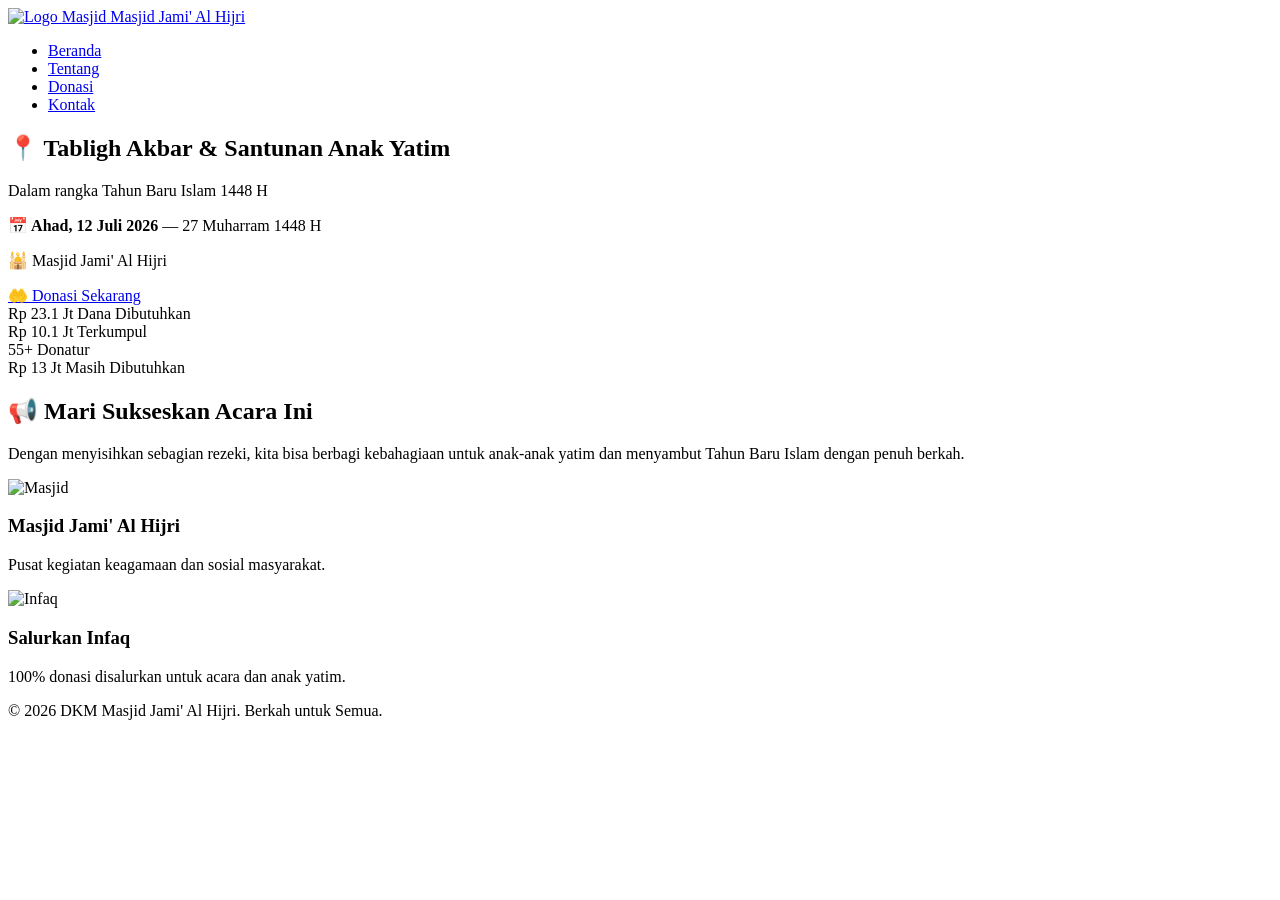
==== index.html @ 57acde74 "Create index.html" ====
<!DOCTYPE html>
<html lang="id">
<head>
    <meta charset="UTF-8" />
    <meta name="viewport" content="width=device-width, initial-scale=1.0" />
    <title>Masjid Jami' Al Hijri - Beranda</title>
    <link rel="stylesheet" href="css/style.css" />
    <link rel="preconnect" href="https://fonts.googleapis.com" />
    <link href="https://fonts.googleapis.com/css2?family=Inter:opsz@14..32&display=swap" rel="stylesheet" />
</head>
<body>

    <!-- ===== NAVBAR ===== -->
    <nav class="navbar">
        <div class="container nav-container">
            <a href="index.html" class="logo">
                <img src="images/logo.png" alt="Logo Masjid" class="logo-img" />
                Masjid Jami' Al Hijri
            </a>
            <ul class="nav-menu">
                <li><a href="index.html" class="active">Beranda</a></li>
                <li><a href="tentang.html">Tentang</a></li>
                <li><a href="donasi.html">Donasi</a></li>
                <li><a href="kontak.html">Kontak</a></li>
            </ul>
            <div class="hamburger">
                <span></span><span></span><span></span>
            </div>
        </div>
    </nav>

    <!-- ===== HERO SECTION ===== -->
    <section class="hero">
        <div class="hero-overlay"></div>
        <div class="container hero-content">
            <h1>📍 Tabligh Akbar & Santunan Anak Yatim</h1>
            <p class="hero-sub">Dalam rangka Tahun Baru Islam 1448 H</p>
            <div class="hero-info">
                <p><strong>📅 Ahad, 12 Juli 2026</strong> — 27 Muharram 1448 H</p>
                <p>🕌 Masjid Jami' Al Hijri</p>
            </div>
            <a href="donasi.html" class="btn-primary">🤲 Donasi Sekarang</a>
        </div>
    </section>

    <!-- ===== STATISTIK CEPAT ===== -->
    <section class="stats">
        <div class="container stats-grid">
            <div class="stat-item">
                <span class="stat-number">Rp 23.1 Jt</span>
                <span class="stat-label">Dana Dibutuhkan</span>
            </div>
            <div class="stat-item">
                <span class="stat-number">Rp 10.1 Jt</span>
                <span class="stat-label">Terkumpul</span>
            </div>
            <div class="stat-item">
                <span class="stat-number">55+</span>
                <span class="stat-label">Donatur</span>
            </div>
            <div class="stat-item">
                <span class="stat-number">Rp 13 Jt</span>
                <span class="stat-label">Masih Dibutuhkan</span>
            </div>
        </div>
    </section>

    <!-- ===== INFO SINGKAT ===== -->
    <section class="info-ringkas">
        <div class="container">
            <h2>📢 Mari Sukseskan Acara Ini</h2>
            <p>
                Dengan menyisihkan sebagian rezeki, kita bisa berbagi kebahagiaan
                untuk anak-anak yatim dan menyambut Tahun Baru Islam dengan penuh berkah.
            </p>
            <div class="info-grid">
                <div class="info-card">
                    <img src="images/icon-masjid.png" alt="Masjid" />
                    <h3>Masjid Jami' Al Hijri</h3>
                    <p>Pusat kegiatan keagamaan dan sosial masyarakat.</p>
                </div>
                <div class="info-card">
                    <img src="images/icon-infaq.png" alt="Infaq" />
                    <h3>Salurkan Infaq</h3>
                    <p>100% donasi disalurkan untuk acara dan anak yatim.</p>
                </div>
            </div>
        </div>
    </section>

    <!-- ===== FOOTER ===== -->
    <footer>
        <div class="container footer-container">
            <p>&copy; 2026 DKM Masjid Jami' Al Hijri. Berkah untuk Semua.</p>
        </div>
    </footer>

    <script src="js/script.js"></script>
</body>
</html>
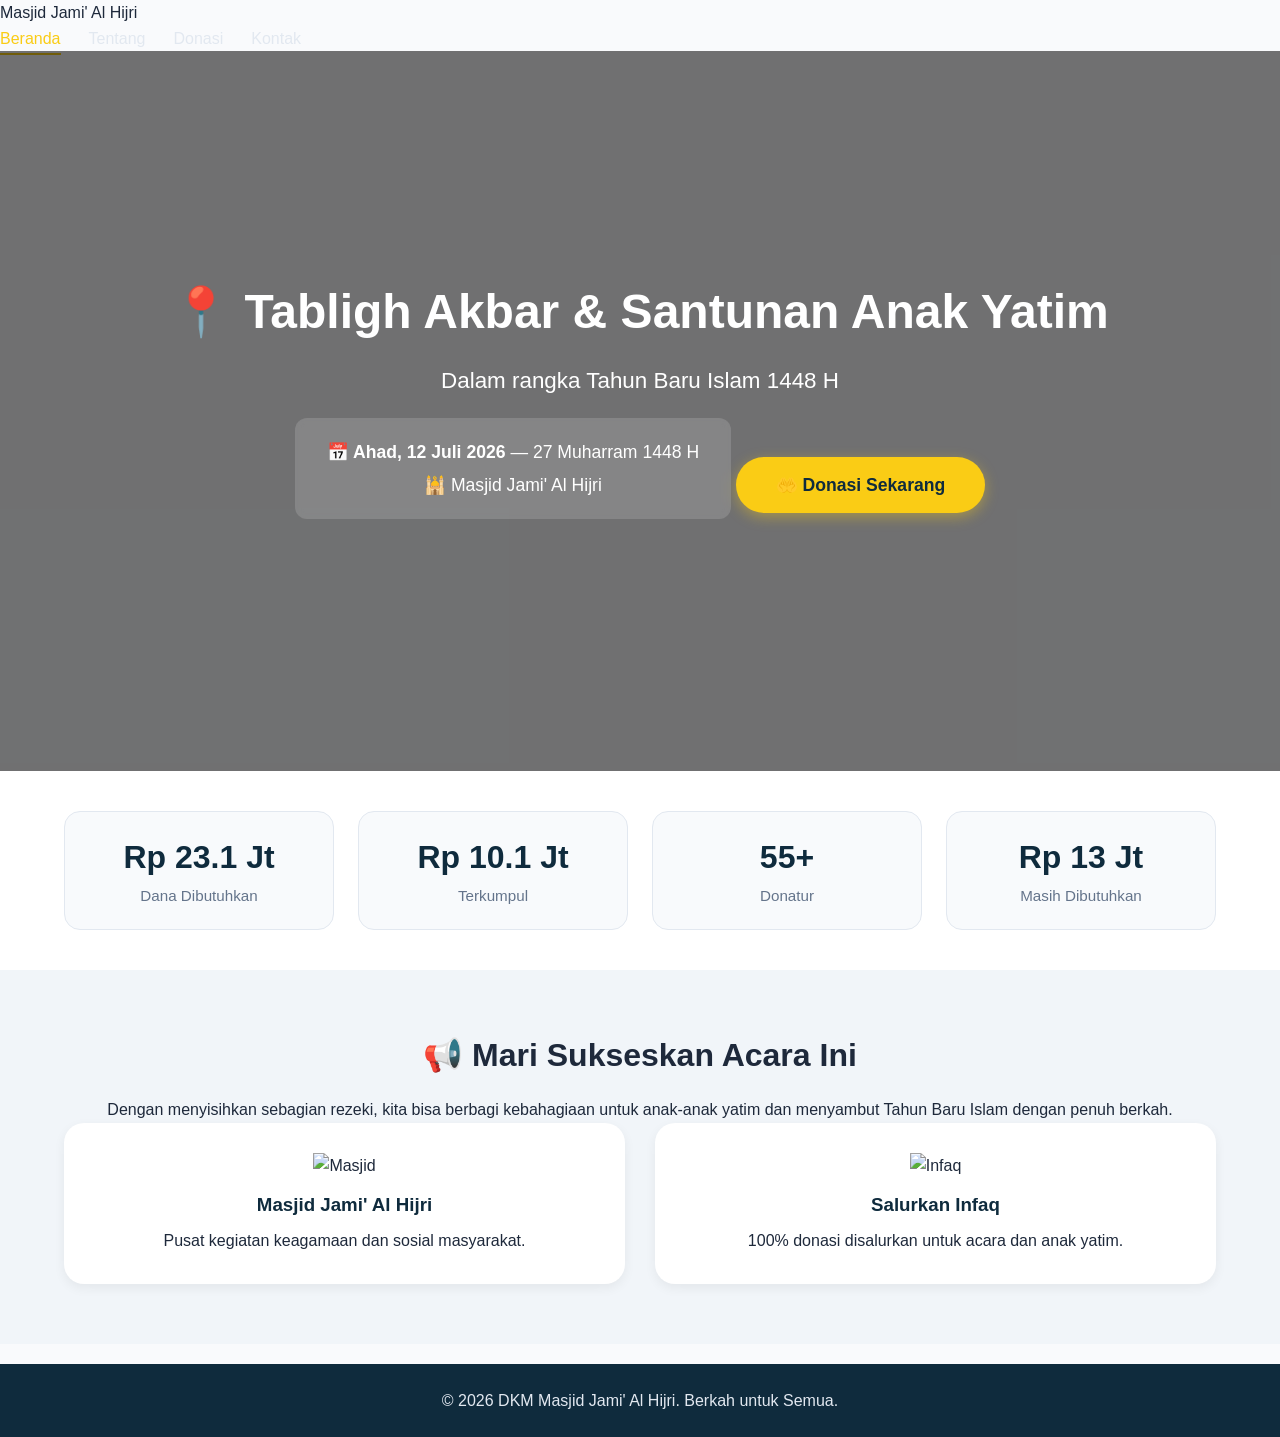
==== commit 17c29be1: "Update index.html" ====
--- a/index.html
+++ b/index.html
@@ -11,10 +11,6 @@
 <body>
 
     <!-- ===== NAVBAR ===== -->
-    <nav class="navbar">
-        <div class="container nav-container">
-            <a href="index.html" class="logo">
-                <img src="images/logo.png" alt="Logo Masjid" class="logo-img" />
                 Masjid Jami' Al Hijri
             </a>
             <ul class="nav-menu">
--- a/css/style.css
+++ b/css/style.css
@@ -0,0 +1,919 @@
+/* ===== RESET & BASE ===== */
+* {
+    margin: 0;
+    padding: 0;
+    box-sizing: border-box;
+}
+
+body {
+    font-family: 'Inter', sans-serif;
+    background: #f9fafc;
+    color: #1e293b;
+    line-height: 1.6;
+}
+
+.container {
+    width: 90%;
+    max-width: 1200px;
+    margin: 0 auto;
+}
+
+/* ===== NAVBAR ===== */
+.navbar {
+    background: #0f2b3d;
+    padding: 16px 0;
+    box-shadow: 0 4px 12px rgba(0,0,0,0.1);
+    position: sticky;
+    top: 0;
+    z-index: 1000;
+}
+
+.nav-container {
+    display: flex;
+    justify-content: space-between;
+    align-items: center;
+}
+
+.logo {
+    display: flex;
+    align-items: center;
+    gap: 10px;
+    color: #fff;
+    text-decoration: none;
+    font-weight: 700;
+    font-size: 1.2rem;
+}
+
+.logo-img {
+    height: 40px;
+    width: auto;
+}
+
+.nav-menu {
+    display: flex;
+    list-style: none;
+    gap: 28px;
+}
+
+.nav-menu a {
+    color: #e2e8f0;
+    text-decoration: none;
+    font-weight: 500;
+    transition: color 0.3s;
+    padding: 6px 0;
+    border-bottom: 2px solid transparent;
+}
+
+.nav-menu a:hover,
+.nav-menu a.active {
+    color: #facc15;
+    border-bottom-color: #facc15;
+}
+
+/* ===== HAMBURGER ===== */
+.hamburger {
+    display: none;
+    flex-direction: column;
+    gap: 5px;
+    cursor: pointer;
+}
+
+.hamburger span {
+    display: block;
+    width: 28px;
+    height: 3px;
+    background: #fff;
+    border-radius: 4px;
+}
+
+/* ===== HERO ===== */
+.hero {
+    position: relative;
+    min-height: 80vh;
+    background: url('../images/hero-bg.jpg') center/cover no-repeat;
+    display: flex;
+    align-items: center;
+    text-align: center;
+    color: #fff;
+}
+
+.hero-overlay {
+    position: absolute;
+    inset: 0;
+    background: rgba(0, 0, 0, 0.55);
+}
+
+.hero-content {
+    position: relative;
+    z-index: 1;
+    padding: 40px 0;
+}
+
+.hero h1 {
+    font-size: 3rem;
+    font-weight: 700;
+    margin-bottom: 12px;
+}
+
+.hero-sub {
+    font-size: 1.4rem;
+    font-weight: 300;
+    margin-bottom: 20px;
+}
+
+.hero-info {
+    font-size: 1.1rem;
+    background: rgba(255,255,255,0.15);
+    display: inline-block;
+    padding: 16px 32px;
+    border-radius: 12px;
+    backdrop-filter: blur(4px);
+    margin-bottom: 30px;
+}
+
+.hero-info p {
+    margin: 4px 0;
+}
+
+.btn-primary {
+    display: inline-block;
+    background: #facc15;
+    color: #0f2b3d;
+    padding: 14px 40px;
+    border-radius: 40px;
+    font-weight: 700;
+    font-size: 1.1rem;
+    text-decoration: none;
+    transition: all 0.3s;
+    box-shadow: 0 4px 14px rgba(250, 204, 21, 0.4);
+}
+
+.btn-primary:hover {
+    background: #eab308;
+    transform: scale(1.03);
+    box-shadow: 0 6px 20px rgba(250, 204, 21, 0.5);
+}
+
+/* ===== STATS ===== */
+.stats {
+    padding: 40px 0;
+    background: #fff;
+}
+
+.stats-grid {
+    display: grid;
+    grid-template-columns: repeat(4, 1fr);
+    gap: 24px;
+    text-align: center;
+}
+
+.stat-item {
+    padding: 20px;
+    background: #f8fafc;
+    border-radius: 16px;
+    border: 1px solid #e2e8f0;
+}
+
+.stat-number {
+    display: block;
+    font-size: 2rem;
+    font-weight: 700;
+    color: #0f2b3d;
+}
+
+.stat-label {
+    font-size: 0.95rem;
+    color: #64748b;
+}
+
+/* ===== INFO RINGKAS ===== */
+.info-ringkas {
+    padding: 60px 0;
+    background: #f1f5f9;
+    text-align: center;
+}
+
+.info-ringkas h2 {
+    font-size: 2rem;
+    margin-bottom: 16px;
+}
+
+.info-ringkas > p {
+    max-width: 700px;
+    margin: 0 auto 40px;
+    color: #475569;
+}
+
+.info-grid {
+    display: grid;
+    grid-template-columns: repeat(auto-fit, minmax(220px, 1fr));
+    gap: 30px;
+}
+
+.info-card {
+    background: #fff;
+    padding: 30px 20px;
+    border-radius: 20px;
+    box-shadow: 0 4px 12px rgba(0,0,0,0.06);
+    transition: transform 0.3s;
+}
+
+.info-card:hover {
+    transform: translateY(-6px);
+}
+
+.info-card img {
+    width: 60px;
+    height: auto;
+    margin-bottom: 12px;
+}
+
+.info-card h3 {
+    margin-bottom: 8px;
+    color: #0f2b3d;
+}
+
+/* ===== PAGE HEADER ===== */
+.page-header {
+    background: #0f2b3d;
+    color: #fff;
+    padding: 50px 0 40px;
+    text-align: center;
+}
+
+.page-header h1 {
+    font-size: 2.4rem;
+    margin-bottom: 6px;
+}
+
+.page-header p {
+    font-size: 1.1rem;
+    opacity: 0.8;
+}
+
+/* ===== TENTANG ===== */
+.tentang-content {
+    padding: 50px 0;
+}
+
+.tentang-grid {
+    display: grid;
+    grid-template-columns: 1fr 1fr;
+    gap: 40px;
+    align-items: center;
+}
+
+.tentang-text h2 {
+    font-size: 2rem;
+    margin-bottom: 16px;
+    color: #0f2b3d;
+}
+
+.tentang-text ul {
+    list-style: none;
+    padding: 0;
+    margin: 16px 0;
+}
+
+.tentang-text ul li {
+    padding: 6px 0;
+    border-bottom: 1px solid #e2e8f0;
+}
+
+.tentang-image img {
+    width: 100%;
+    border-radius: 20px;
+    box-shadow: 0 8px 24px rgba(0,0,0,0.12);
+}
+
+/* ===== TENTANG - LOKASI & MAPS ===== */
+.tentang-lokasi {
+    margin: 50px 0 40px;
+    padding: 30px;
+    background: #fff;
+    border-radius: 20px;
+    box-shadow: 0 4px 16px rgba(0,0,0,0.06);
+    text-align: center;
+}
+
+.tentang-lokasi h3 {
+    font-size: 1.6rem;
+    margin-bottom: 8px;
+    color: #0f2b3d;
+}
+
+.tentang-lokasi p {
+    color: #475569;
+}
+
+.map-container {
+    margin-top: 16px;
+    border-radius: 16px;
+    overflow: hidden;
+    box-shadow: 0 4px 12px rgba(0,0,0,0.1);
+}
+
+/* ===== TENTANG - KONTAK PANITIA ===== */
+.tentang-kontak-panitia {
+    margin: 40px 0;
+    padding: 30px;
+    background: #f1f5f9;
+    border-radius: 20px;
+    text-align: center;
+}
+
+.tentang-kontak-panitia h3 {
+    font-size: 1.6rem;
+    margin-bottom: 8px;
+    color: #0f2b3d;
+}
+
+.tentang-kontak-panitia > p {
+    color: #475569;
+    margin-bottom: 16px;
+}
+
+.kontak-grid-mini {
+    display: grid;
+    grid-template-columns: repeat(auto-fit, minmax(200px, 1fr));
+    gap: 16px;
+    margin: 20px 0;
+}
+
+.kontak-card {
+    display: flex;
+    align-items: center;
+    gap: 12px;
+    background: #fff;
+    padding: 14px 18px;
+    border-radius: 40px;
+    box-shadow: 0 2px 8px rgba(0,0,0,0.06);
+    justify-content: center;
+}
+
+.kontak-card .icon {
+    font-size: 1.4rem;
+}
+
+.kontak-card a {
+    color: #0f2b3d;
+    text-decoration: none;
+    font-weight: 500;
+}
+
+.kontak-card a:hover {
+    color: #facc15;
+}
+
+.tentang-kontak-panitia .note {
+    margin-top: 12px;
+    color: #475569;
+}
+
+.tentang-kontak-panitia .note a {
+    color: #0f2b3d;
+    font-weight: 600;
+    text-decoration: underline;
+}
+
+.tentang-kontak-panitia .note a:hover {
+    color: #facc15;
+}
+
+/* ===== TENTANG - DONATUR RINGKASAN ===== */
+.tentang-donatur {
+    margin-top: 50px;
+    padding: 30px;
+    background: #eef2f6;
+    border-radius: 20px;
+    text-align: center;
+}
+
+.tentang-donatur h3 {
+    font-size: 1.5rem;
+    margin-bottom: 10px;
+    color: #0f2b3d;
+}
+
+.tentang-donatur p {
+    color: #1e293b;
+}
+
+.tentang-donatur .progress-bar {
+    max-width: 400px;
+    margin: 12px auto;
+}
+
+/* ===== DONASI ===== */
+.donasi-rekening {
+    padding: 50px 0;
+}
+
+.rekening-box {
+    background: #fff;
+    padding: 30px;
+    border-radius: 20px;
+    box-shadow: 0 4px 20px rgba(0,0,0,0.06);
+    text-align: center;
+    max-width: 500px;
+    margin: 0 auto 40px;
+}
+
+.rekening-info p {
+    font-size: 1.1rem;
+    margin: 6px 0;
+}
+
+.highlight {
+    font-size: 1.6rem;
+    font-weight: 700;
+    color: #0f2b3d;
+    background: #facc15;
+    padding: 4px 16px;
+    border-radius: 8px;
+    display: inline-block;
+}
+
+.rekening-catatan {
+    margin: 16px 0 20px;
+    color: #b91c1c;
+    font-weight: 500;
+}
+
+.donasi-cash {
+    background: #f1f5f9;
+    padding: 30px;
+    border-radius: 20px;
+    text-align: center;
+    max-width: 500px;
+    margin: 0 auto;
+}
+
+.donasi-cash ul {
+    list-style: none;
+    padding: 0;
+    display: flex;
+    flex-wrap: wrap;
+    justify-content: center;
+    gap: 12px;
+}
+
+.donasi-cash ul li {
+    background: #fff;
+    padding: 8px 20px;
+    border-radius: 40px;
+    font-weight: 500;
+}
+
+/* ===== TABEL DONATUR ===== */
+.daftar-donatur {
+    padding: 40px 0;
+}
+
+.daftar-donatur h2 {
+    text-align: center;
+    font-size: 2rem;
+}
+
+.donatur-sub {
+    text-align: center;
+    color: #64748b;
+    margin-bottom: 24px;
+}
+
+.table-wrapper {
+    overflow-x: auto;
+    border-radius: 16px;
+    box-shadow: 0 4px 16px rgba(0,0,0,0.06);
+}
+
+table {
+    width: 100%;
+    border-collapse: collapse;
+    background: #fff;
+    font-size: 0.95rem;
+}
+
+table th {
+    background: #0f2b3d;
+    color: #fff;
+    padding: 12px 16px;
+    text-align: left;
+}
+
+table td {
+    padding: 10px 16px;
+    border-bottom: 1px solid #e2e8f0;
+}
+
+table tr:hover {
+    background: #f8fafc;
+}
+
+.donasi-total {
+    margin-top: 30px;
+    text-align: center;
+    padding: 24px;
+    background: #eef2f6;
+    border-radius: 16px;
+}
+
+.donasi-total p {
+    font-size: 1.1rem;
+}
+
+.progress-bar {
+    width: 100%;
+    max-width: 500px;
+    height: 28px;
+    background: #e2e8f0;
+    border-radius: 40px;
+    margin: 12px auto 0;
+    overflow: hidden;
+}
+
+.progress-fill {
+    height: 100%;
+    background: #0f2b3d;
+    color: #fff;
+    font-weight: 700;
+    font-size: 0.85rem;
+    display: flex;
+    align-items: center;
+    justify-content: center;
+    border-radius: 40px;
+}
+
+/* ===== KONTAK ===== */
+.kontak-content {
+    padding: 50px 0;
+}
+
+.kontak-grid {
+    display: grid;
+    grid-template-columns: 1fr 1fr;
+    gap: 40px;
+}
+
+.kontak-info,
+.kontak-cash {
+    background: #fff;
+    padding: 30px;
+    border-radius: 20px;
+    box-shadow: 0 4px 16px rgba(0,0,0,0.06);
+}
+
+.kontak-info h2,
+.kontak-cash h2 {
+    color: #0f2b3d;
+    margin-bottom: 16px;
+}
+
+.kontak-item {
+    display: flex;
+    align-items: center;
+    gap: 16px;
+    padding: 12px 0;
+    border-bottom: 1px solid #e2e8f0;
+}
+
+.kontak-item .icon {
+    font-size: 1.6rem;
+}
+
+.kontak-item a {
+    color: #0f2b3d;
+    text-decoration: none;
+    font-weight: 500;
+}
+
+.kontak-item a:hover {
+    color: #facc15;
+}
+
+.kontak-cash ul {
+    list-style: none;
+    padding: 0;
+}
+
+.kontak-cash ul li {
+    padding: 6px 0;
+}
+
+.kontak-rekening {
+    margin-top: 40px;
+}
+
+.kontak-rekening .rekening-box {
+    max-width: 100%;
+}
+
+.kontak-rekening h2 {
+    text-align: center;
+    color: #0f2b3d;
+    margin-bottom: 16px;
+}
+
+/* ===== FOOTER ===== */
+footer {
+    background: #0f2b3d;
+    color: #e2e8f0;
+    text-align: center;
+    padding: 24px 0;
+    margin-top: 20px;
+}
+
+/* ============================================================
+   ===== RESPONSIVE =====
+   ============================================================ */
+
+/* Tablet & Mobile besar */
+@media (max-width: 992px) {
+    .tentang-grid {
+        grid-template-columns: 1fr;
+        gap: 30px;
+    }
+
+    .tentang-image {
+        order: -1;
+    }
+
+    .tentang-image img {
+        max-height: 400px;
+        object-fit: cover;
+    }
+}
+
+/* Mobile */
+@media (max-width: 768px) {
+    /* Navbar */
+    .nav-menu {
+        display: none;
+        flex-direction: column;
+        background: #0f2b3d;
+        position: absolute;
+        top: 70px;
+        left: 0;
+        width: 100%;
+        padding: 20px;
+        gap: 16px;
+        box-shadow: 0 8px 16px rgba(0,0,0,0.2);
+    }
+
+    .nav-menu.open {
+        display: flex;
+    }
+
+    .hamburger {
+        display: flex;
+    }
+
+    /* Hero */
+    .hero {
+        min-height: 60vh;
+    }
+
+    .hero h1 {
+        font-size: 2rem;
+    }
+
+    .hero-sub {
+        font-size: 1.1rem;
+    }
+
+    .hero-info {
+        font-size: 0.95rem;
+        padding: 12px 20px;
+    }
+
+    /* Stats */
+    .stats-grid {
+        grid-template-columns: 1fr 1fr;
+        gap: 16px;
+    }
+
+    .stat-number {
+        font-size: 1.5rem;
+    }
+
+    /* Tentang */
+    .tentang-content {
+        padding: 30px 0;
+    }
+
+    .tentang-text h2 {
+        font-size: 1.6rem;
+    }
+
+    .tentang-lokasi {
+        padding: 20px;
+        margin: 30px 0;
+    }
+
+    .tentang-lokasi h3 {
+        font-size: 1.3rem;
+    }
+
+    .map-container iframe {
+        height: 250px;
+    }
+
+    .tentang-kontak-panitia {
+        padding: 20px;
+        margin: 30px 0;
+    }
+
+    .tentang-kontak-panitia h3 {
+        font-size: 1.3rem;
+    }
+
+    .kontak-grid-mini {
+        grid-template-columns: 1fr;
+        gap: 10px;
+    }
+
+    .kontak-card {
+        justify-content: flex-start;
+        padding: 12px 16px;
+    }
+
+    .tentang-donatur {
+        padding: 20px;
+        margin-top: 30px;
+    }
+
+    .tentang-donatur h3 {
+        font-size: 1.2rem;
+    }
+
+    /* Donasi */
+    .donasi-rekening {
+        padding: 30px 0;
+    }
+
+    .rekening-box {
+        padding: 20px;
+        margin: 0 auto 30px;
+    }
+
+    .highlight {
+        font-size: 1.2rem;
+        padding: 2px 12px;
+    }
+
+    .donasi-cash {
+        padding: 20px;
+    }
+
+    /* Tabel Donatur */
+    .daftar-donatur {
+        padding: 30px 0;
+    }
+
+    .daftar-donatur h2 {
+        font-size: 1.6rem;
+    }
+
+    table {
+        font-size: 0.85rem;
+    }
+
+    table th,
+    table td {
+        padding: 8px 12px;
+    }
+
+    /* Kontak */
+    .kontak-content {
+        padding: 30px 0;
+    }
+
+    .kontak-grid {
+        grid-template-columns: 1fr;
+        gap: 24px;
+    }
+
+    .kontak-info,
+    .kontak-cash {
+        padding: 20px;
+    }
+
+    /* Page Header */
+    .page-header {
+        padding: 30px 0 24px;
+    }
+
+    .page-header h1 {
+        font-size: 1.8rem;
+    }
+
+    /* Info Ringkas */
+    .info-ringkas {
+        padding: 40px 0;
+    }
+
+    .info-ringkas h2 {
+        font-size: 1.6rem;
+    }
+
+    .info-grid {
+        grid-template-columns: 1fr;
+        gap: 20px;
+    }
+}
+
+/* Mobile kecil */
+@media (max-width: 480px) {
+    .stats-grid {
+        grid-template-columns: 1fr;
+    }
+
+    .hero h1 {
+        font-size: 1.6rem;
+    }
+
+    .hero-sub {
+        font-size: 1rem;
+    }
+
+    .hero-info {
+        font-size: 0.85rem;
+        padding: 10px 16px;
+    }
+
+    .btn-primary {
+        padding: 12px 28px;
+        font-size: 1rem;
+    }
+
+    .logo {
+        font-size: 1rem;
+    }
+
+    .logo-img {
+        height: 32px;
+    }
+
+    .container {
+        width: 95%;
+    }
+
+    .rekening-info p {
+        font-size: 0.95rem;
+    }
+
+    .highlight {
+        font-size: 1rem;
+    }
+
+    .tentang-text ul li {
+        font-size: 0.95rem;
+    }
+
+    .map-container iframe {
+        height: 200px;
+    }
+
+    .kontak-card {
+        font-size: 0.9rem;
+    }
+
+    .kontak-card .icon {
+        font-size: 1.2rem;
+    }
+
+    .donasi-cash ul li {
+        font-size: 0.9rem;
+        padding: 6px 14px;
+    }
+
+    table {
+        font-size: 0.75rem;
+    }
+
+    table th,
+    table td {
+        padding: 6px 8px;
+    }
+}
+
+/* ===== UTILITY ===== */
+.text-center {
+    text-align: center;
+}
+
+.mt-16 {
+    margin-top: 16px;
+}
+
+.mt-24 {
+    margin-top: 24px;
+}
+
+.mb-16 {
+    margin-bottom: 16px;
+}
+
+.mb-24 {
+    margin-bottom: 24px;
+}
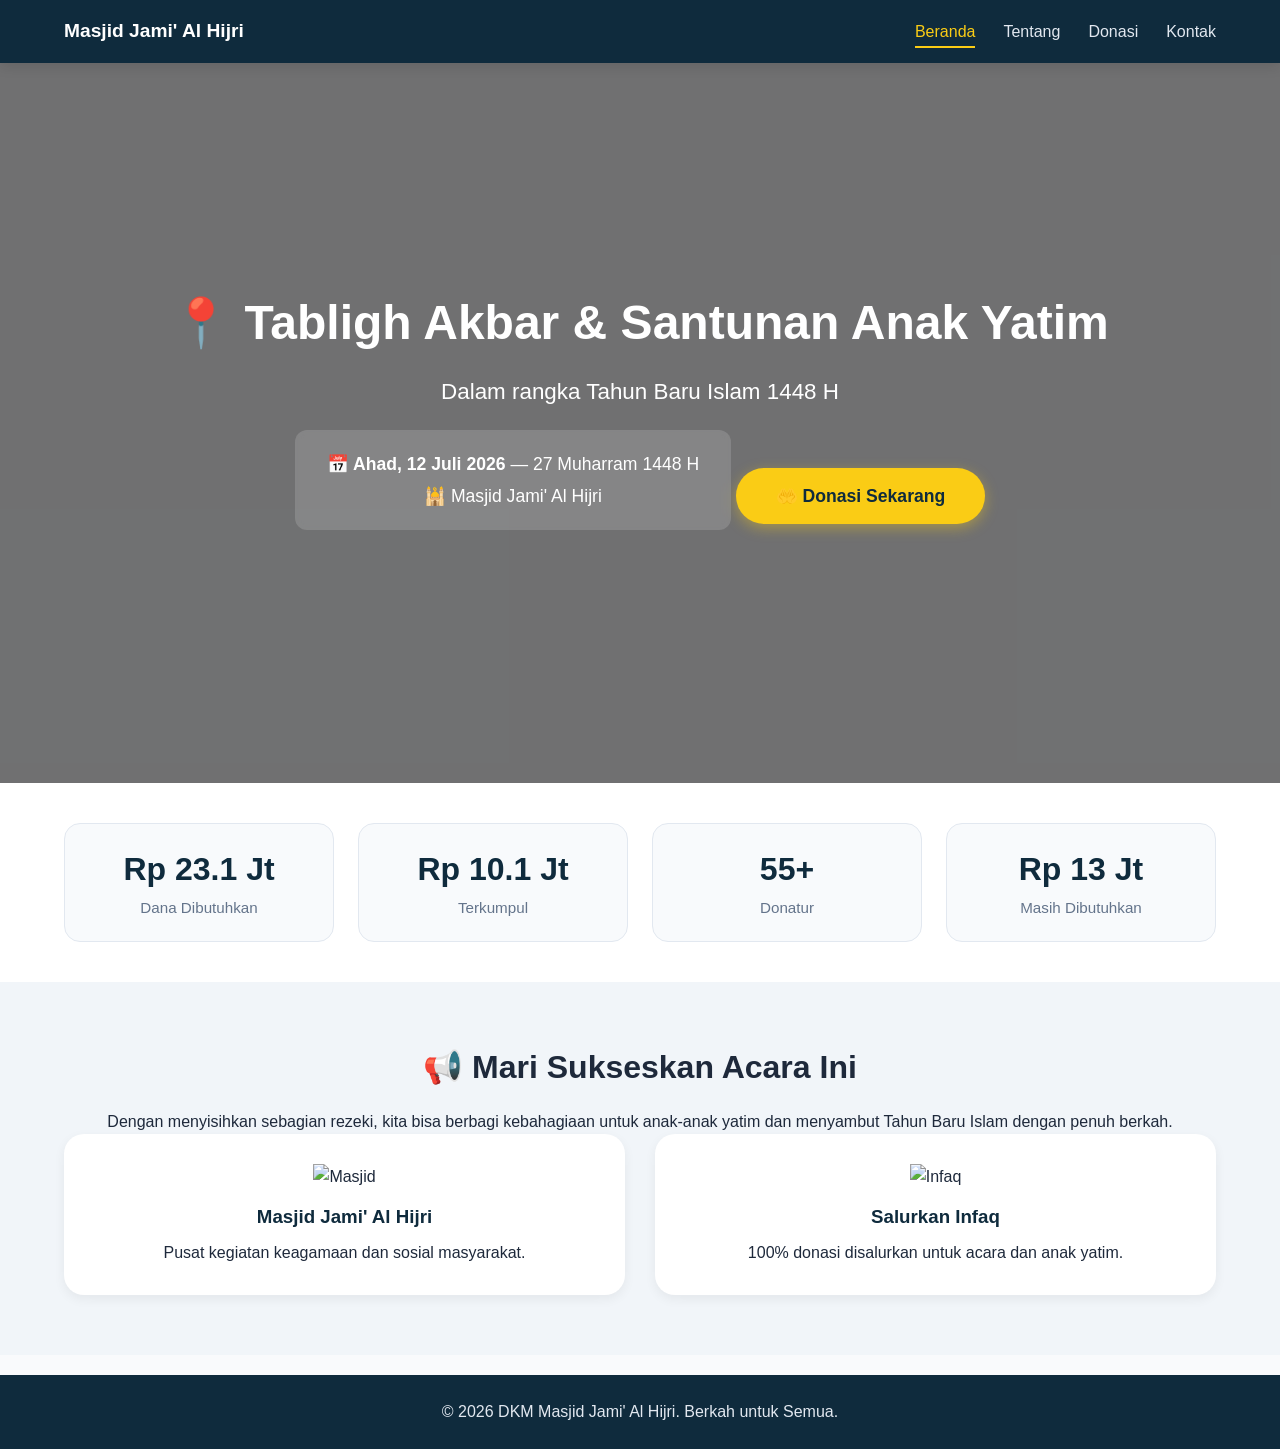
==== commit fbf9f97a: "Update index.html" ====
--- a/index.html
+++ b/index.html
@@ -11,7 +11,10 @@
 <body>
 
     <!-- ===== NAVBAR ===== -->
-                Masjid Jami' Al Hijri
+    <nav class="navbar">
+        <div class="container nav-container">
+            <a href="index.html" class="logo">            
+    Masjid Jami' Al Hijri
             </a>
             <ul class="nav-menu">
                 <li><a href="index.html" class="active">Beranda</a></li>
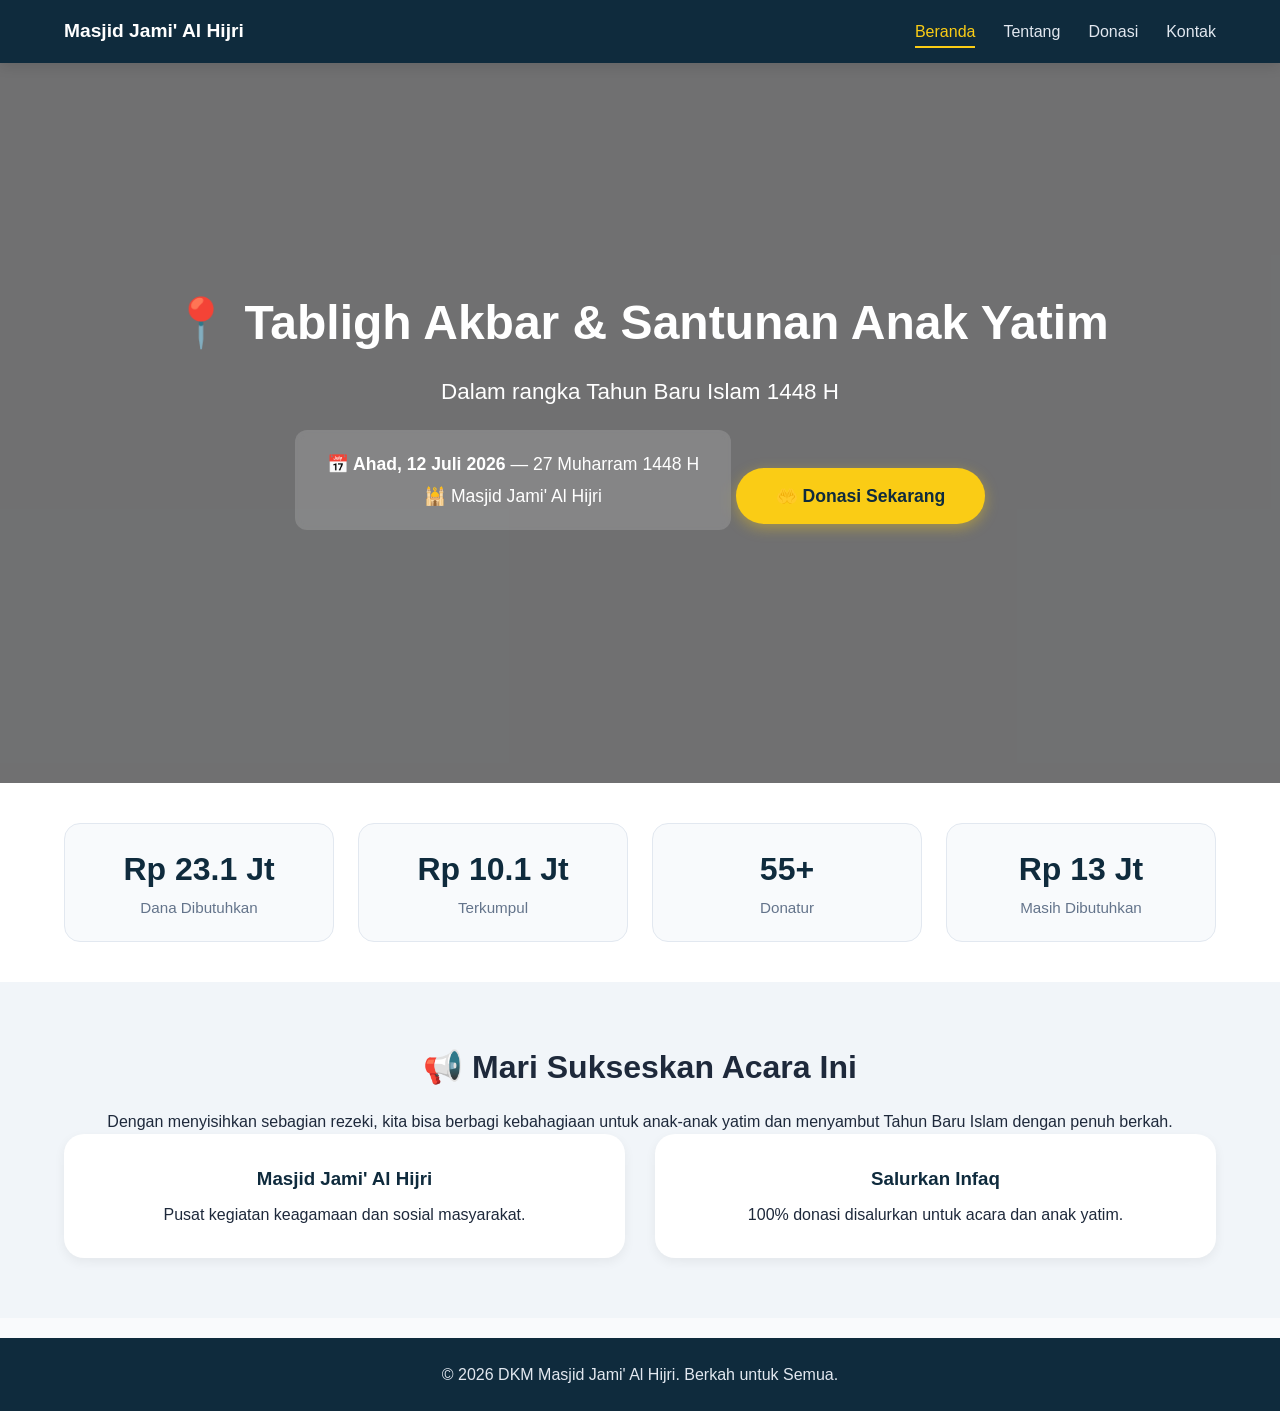
==== commit 8107498a: "Update index.html" ====
--- a/index.html
+++ b/index.html
@@ -74,12 +74,12 @@
             </p>
             <div class="info-grid">
                 <div class="info-card">
-                    <img src="images/icon-masjid.png" alt="Masjid" />
+                   
                     <h3>Masjid Jami' Al Hijri</h3>
                     <p>Pusat kegiatan keagamaan dan sosial masyarakat.</p>
                 </div>
                 <div class="info-card">
-                    <img src="images/icon-infaq.png" alt="Infaq" />
+                    
                     <h3>Salurkan Infaq</h3>
                     <p>100% donasi disalurkan untuk acara dan anak yatim.</p>
                 </div>
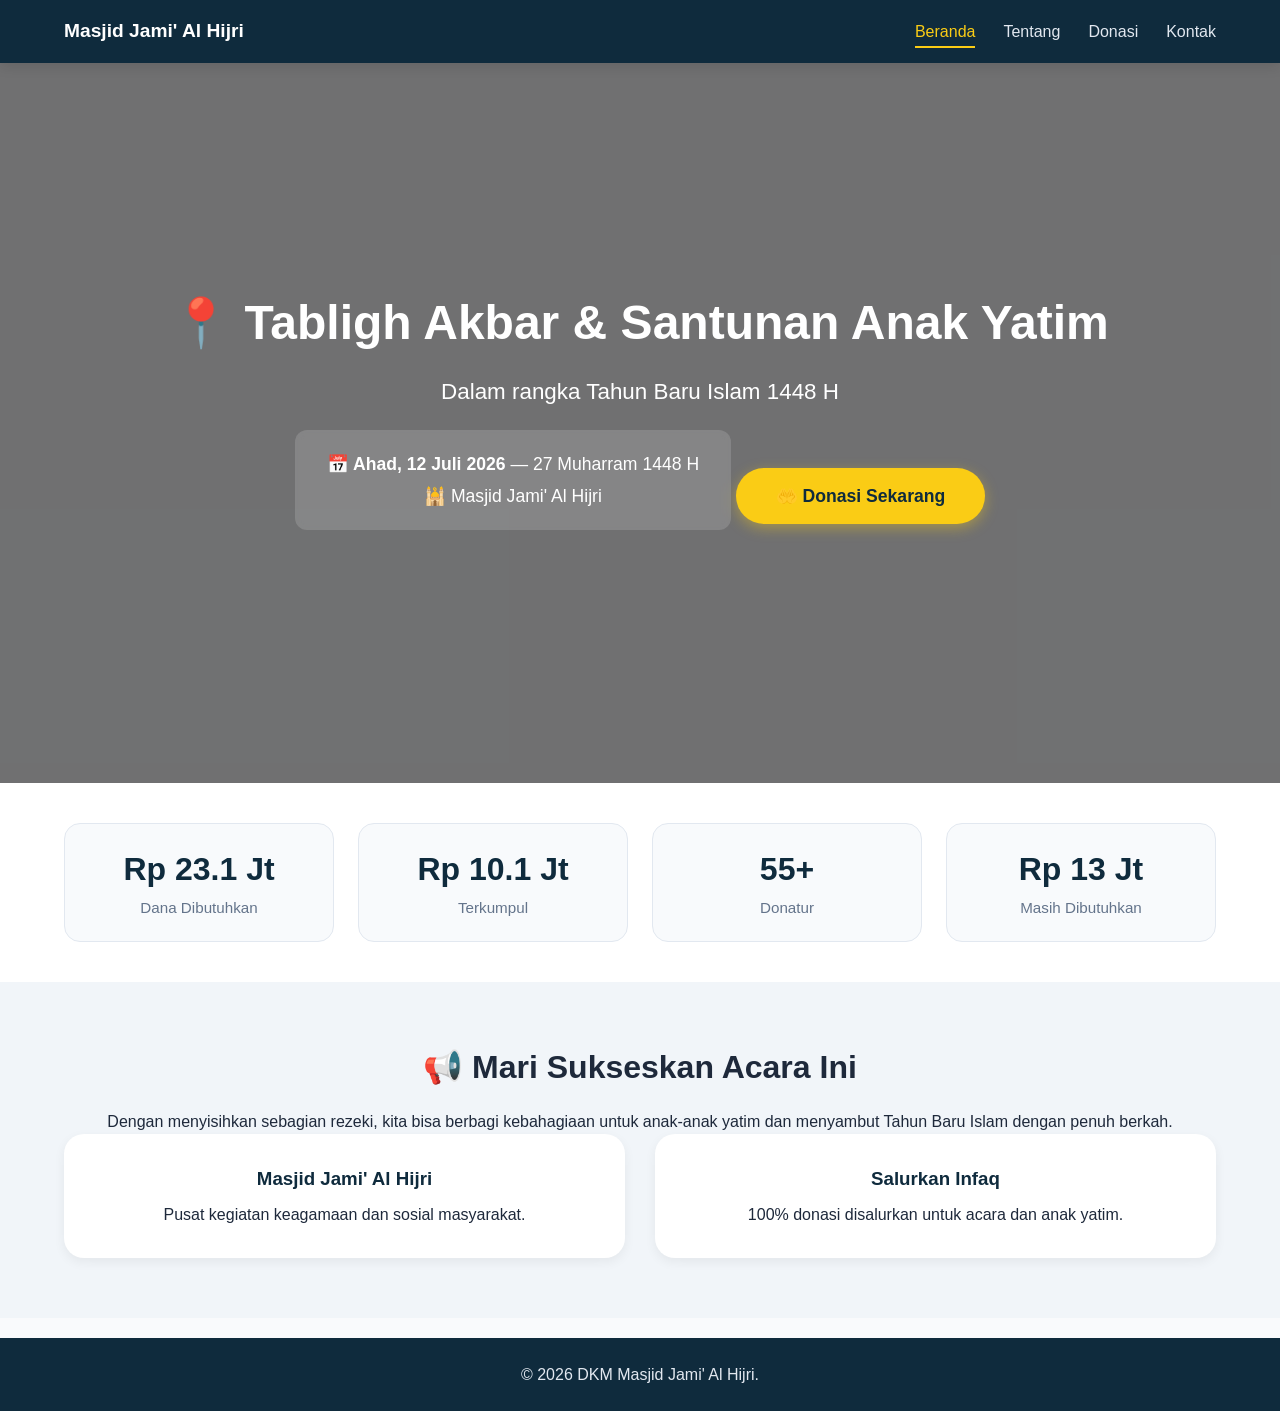
==== commit a378b217: "Update index.html" ====
--- a/index.html
+++ b/index.html
@@ -90,7 +90,7 @@
     <!-- ===== FOOTER ===== -->
     <footer>
         <div class="container footer-container">
-            <p>&copy; 2026 DKM Masjid Jami' Al Hijri. Berkah untuk Semua.</p>
+            <p>&copy; 2026 DKM Masjid Jami' Al Hijri. </p>
         </div>
     </footer>
 
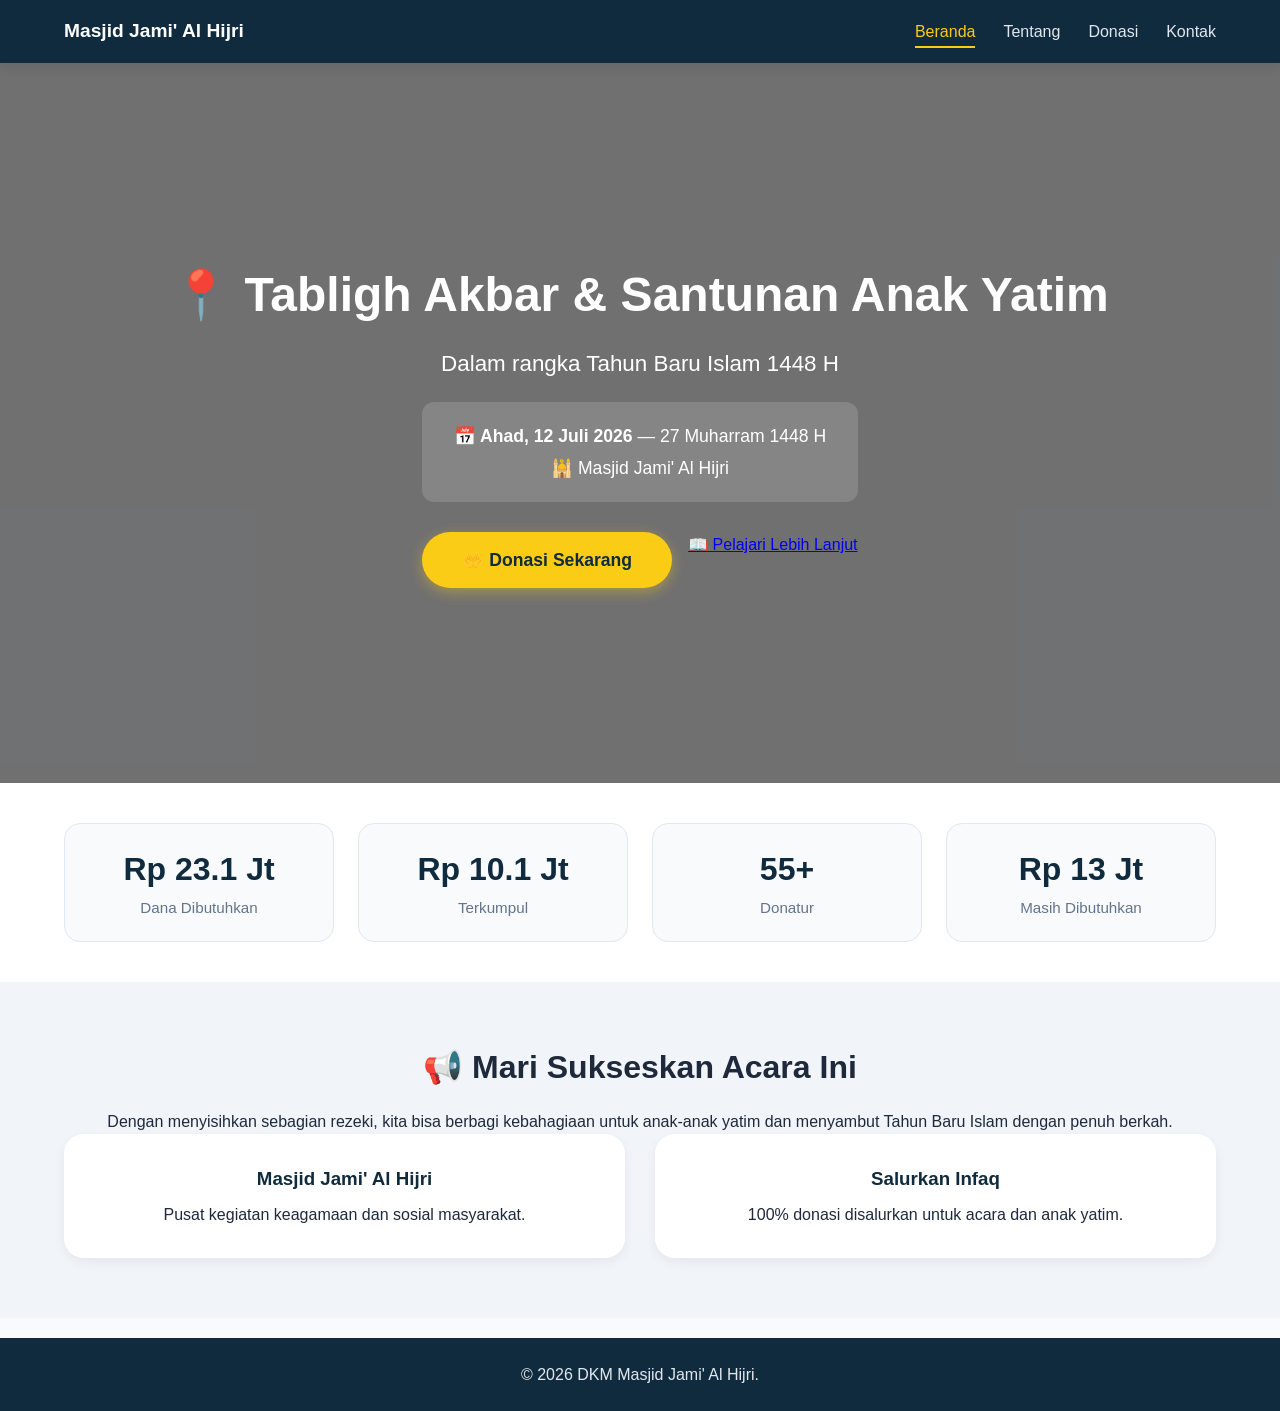
==== commit 06fe6c72: "Add files via upload" ====
--- a/index.html
+++ b/index.html
@@ -14,7 +14,7 @@
     <nav class="navbar">
         <div class="container nav-container">
             <a href="index.html" class="logo">            
-    Masjid Jami' Al Hijri
+                Masjid Jami' Al Hijri
             </a>
             <ul class="nav-menu">
                 <li><a href="index.html" class="active">Beranda</a></li>
@@ -38,7 +38,10 @@
                 <p><strong>📅 Ahad, 12 Juli 2026</strong> — 27 Muharram 1448 H</p>
                 <p>🕌 Masjid Jami' Al Hijri</p>
             </div>
-            <a href="donasi.html" class="btn-primary">🤲 Donasi Sekarang</a>
+            <div style="display: flex; gap: 16px; justify-content: center; flex-wrap: wrap;">
+                <a href="donasi.html" class="btn-primary">🤲 Donasi Sekarang</a>
+                <a href="tentang.html" class="btn-secondary">📖 Pelajari Lebih Lanjut</a>
+            </div>
         </div>
     </section>
 
@@ -74,12 +77,10 @@
             </p>
             <div class="info-grid">
                 <div class="info-card">
-                   
                     <h3>Masjid Jami' Al Hijri</h3>
                     <p>Pusat kegiatan keagamaan dan sosial masyarakat.</p>
                 </div>
                 <div class="info-card">
-                    
                     <h3>Salurkan Infaq</h3>
                     <p>100% donasi disalurkan untuk acara dan anak yatim.</p>
                 </div>
@@ -90,10 +91,10 @@
     <!-- ===== FOOTER ===== -->
     <footer>
         <div class="container footer-container">
-            <p>&copy; 2026 DKM Masjid Jami' Al Hijri. </p>
+            <p>&copy; 2026 DKM Masjid Jami' Al Hijri.</p>
         </div>
     </footer>
 
     <script src="js/script.js"></script>
 </body>
-</html>
+</html>
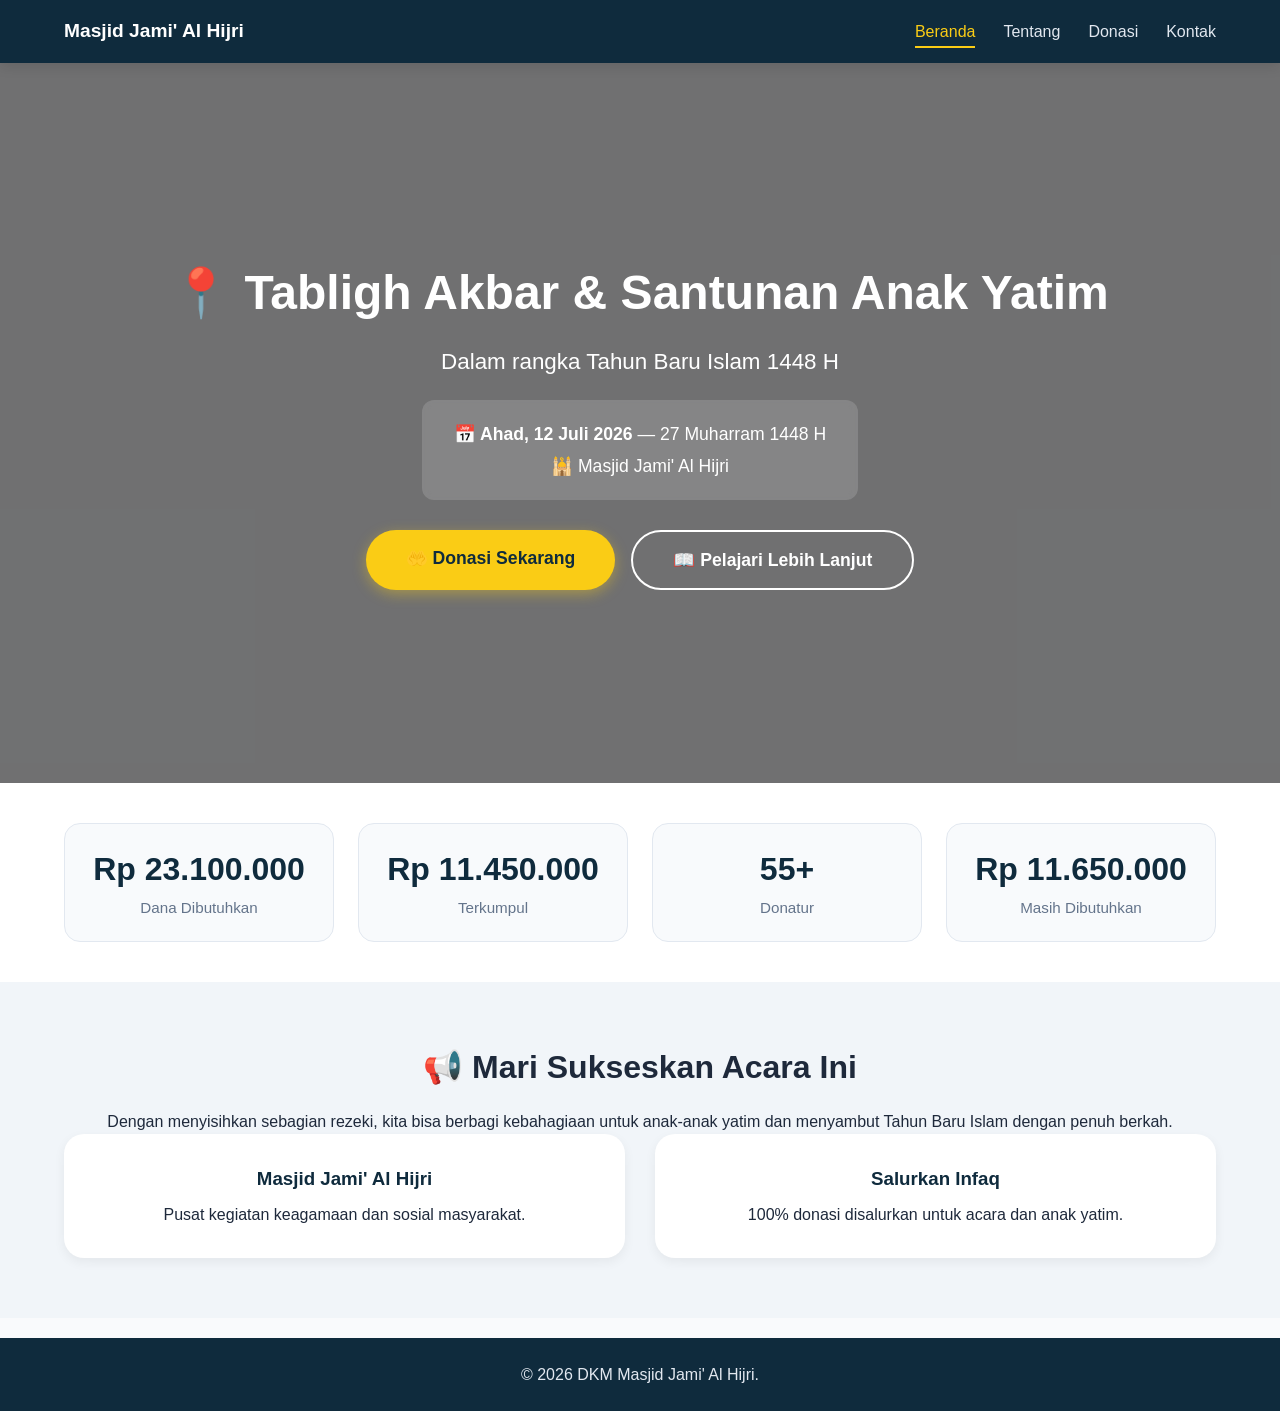
==== commit 175a9125: "Update index.html" ====
--- a/index.html
+++ b/index.html
@@ -49,11 +49,11 @@
     <section class="stats">
         <div class="container stats-grid">
             <div class="stat-item">
-                <span class="stat-number">Rp 23.1 Jt</span>
+                <span class="stat-number">Rp 23.100.000 </span>
                 <span class="stat-label">Dana Dibutuhkan</span>
             </div>
             <div class="stat-item">
-                <span class="stat-number">Rp 10.1 Jt</span>
+                <span class="stat-number">Rp 11.450.000 </span>
                 <span class="stat-label">Terkumpul</span>
             </div>
             <div class="stat-item">
@@ -61,7 +61,7 @@
                 <span class="stat-label">Donatur</span>
             </div>
             <div class="stat-item">
-                <span class="stat-number">Rp 13 Jt</span>
+                <span class="stat-number">Rp 11.650.000 </span>
                 <span class="stat-label">Masih Dibutuhkan</span>
             </div>
         </div>
@@ -97,4 +97,4 @@
 
     <script src="js/script.js"></script>
 </body>
-</html>+</html>
--- a/css/style.css
+++ b/css/style.css
@@ -135,6 +135,7 @@
     margin: 4px 0;
 }
 
+/* ===== BUTTONS ===== */
 .btn-primary {
     display: inline-block;
     background: #facc15;
@@ -152,6 +153,25 @@
     background: #eab308;
     transform: scale(1.03);
     box-shadow: 0 6px 20px rgba(250, 204, 21, 0.5);
+}
+
+/* ===== TOMBOL SECONDARY ===== */
+.btn-secondary {
+    display: inline-block;
+    background: transparent;
+    color: #fff;
+    padding: 14px 40px;
+    border-radius: 40px;
+    font-weight: 700;
+    font-size: 1.1rem;
+    text-decoration: none;
+    transition: all 0.3s;
+    border: 2px solid #fff;
+}
+
+.btn-secondary:hover {
+    background: rgba(255, 255, 255, 0.15);
+    transform: scale(1.03);
 }
 
 /* ===== STATS ===== */
@@ -841,7 +861,8 @@
         padding: 10px 16px;
     }
 
-    .btn-primary {
+    .btn-primary,
+    .btn-secondary {
         padding: 12px 28px;
         font-size: 1rem;
     }
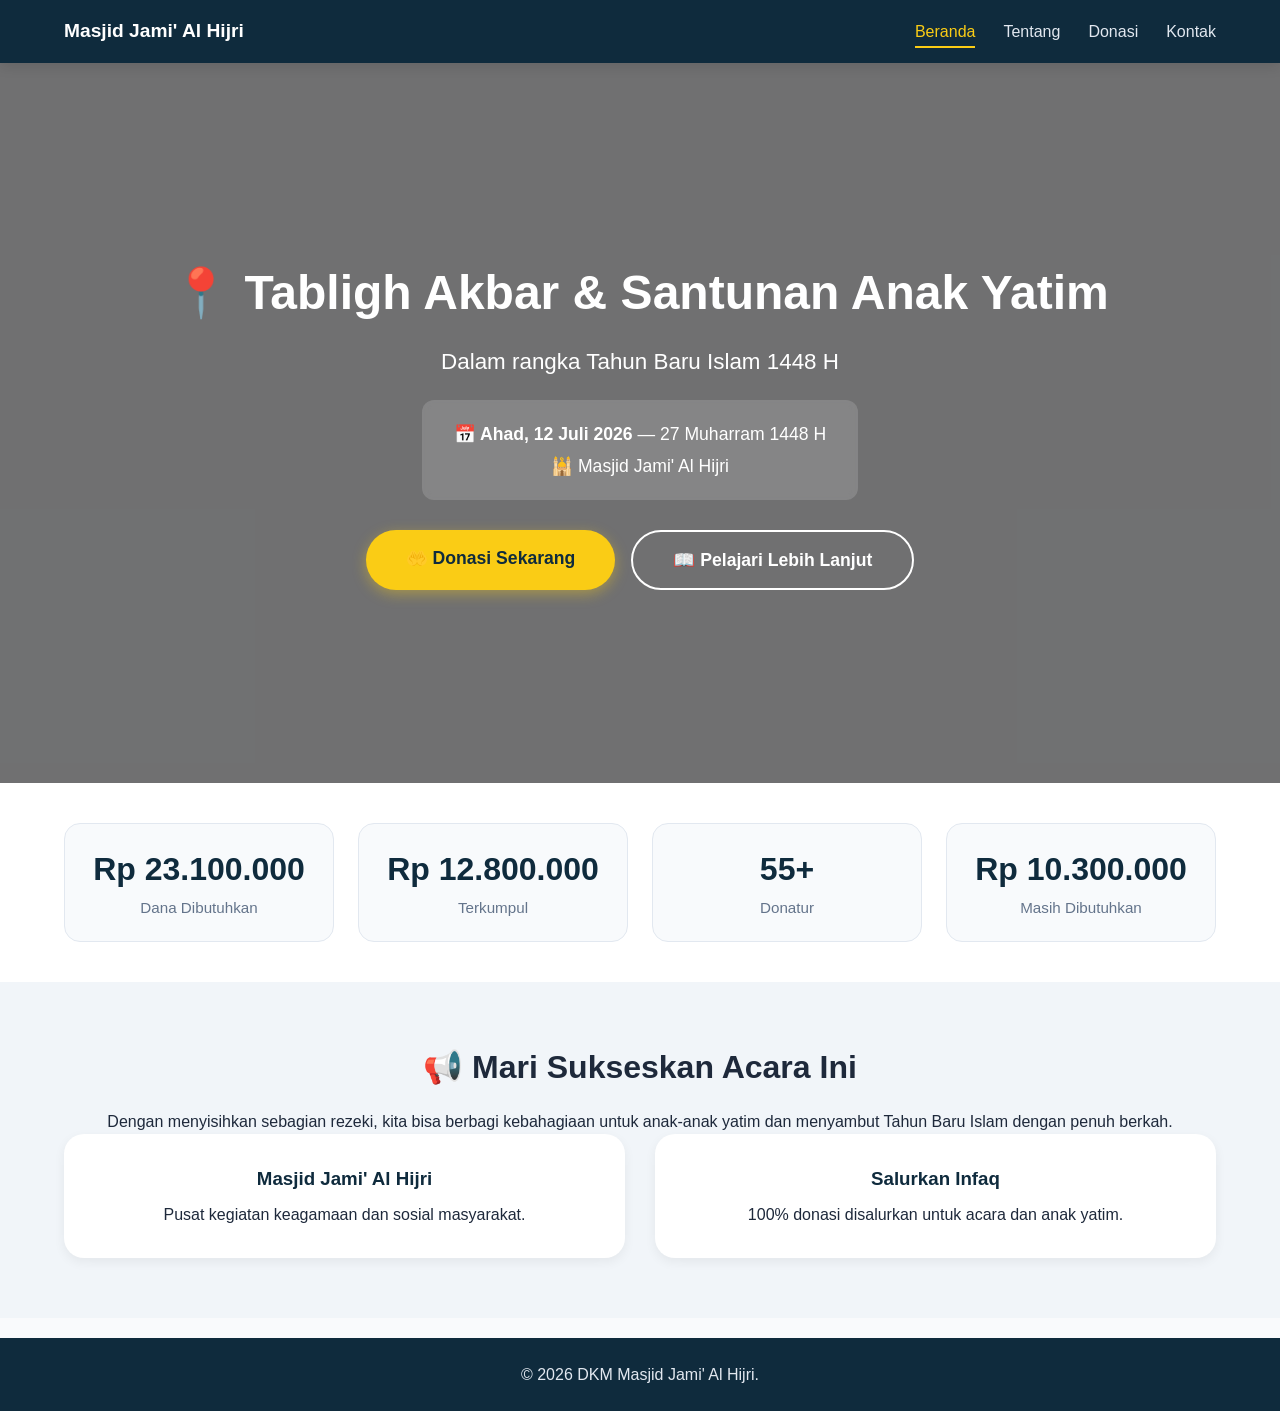
==== commit ff444ad5: "Update index.html" ====
--- a/index.html
+++ b/index.html
@@ -53,7 +53,7 @@
                 <span class="stat-label">Dana Dibutuhkan</span>
             </div>
             <div class="stat-item">
-                <span class="stat-number">Rp 11.450.000 </span>
+                <span class="stat-number">Rp 12.800.000 </span>
                 <span class="stat-label">Terkumpul</span>
             </div>
             <div class="stat-item">
@@ -61,7 +61,7 @@
                 <span class="stat-label">Donatur</span>
             </div>
             <div class="stat-item">
-                <span class="stat-number">Rp 11.650.000 </span>
+                <span class="stat-number">Rp 10.300.000 </span>
                 <span class="stat-label">Masih Dibutuhkan</span>
             </div>
         </div>
